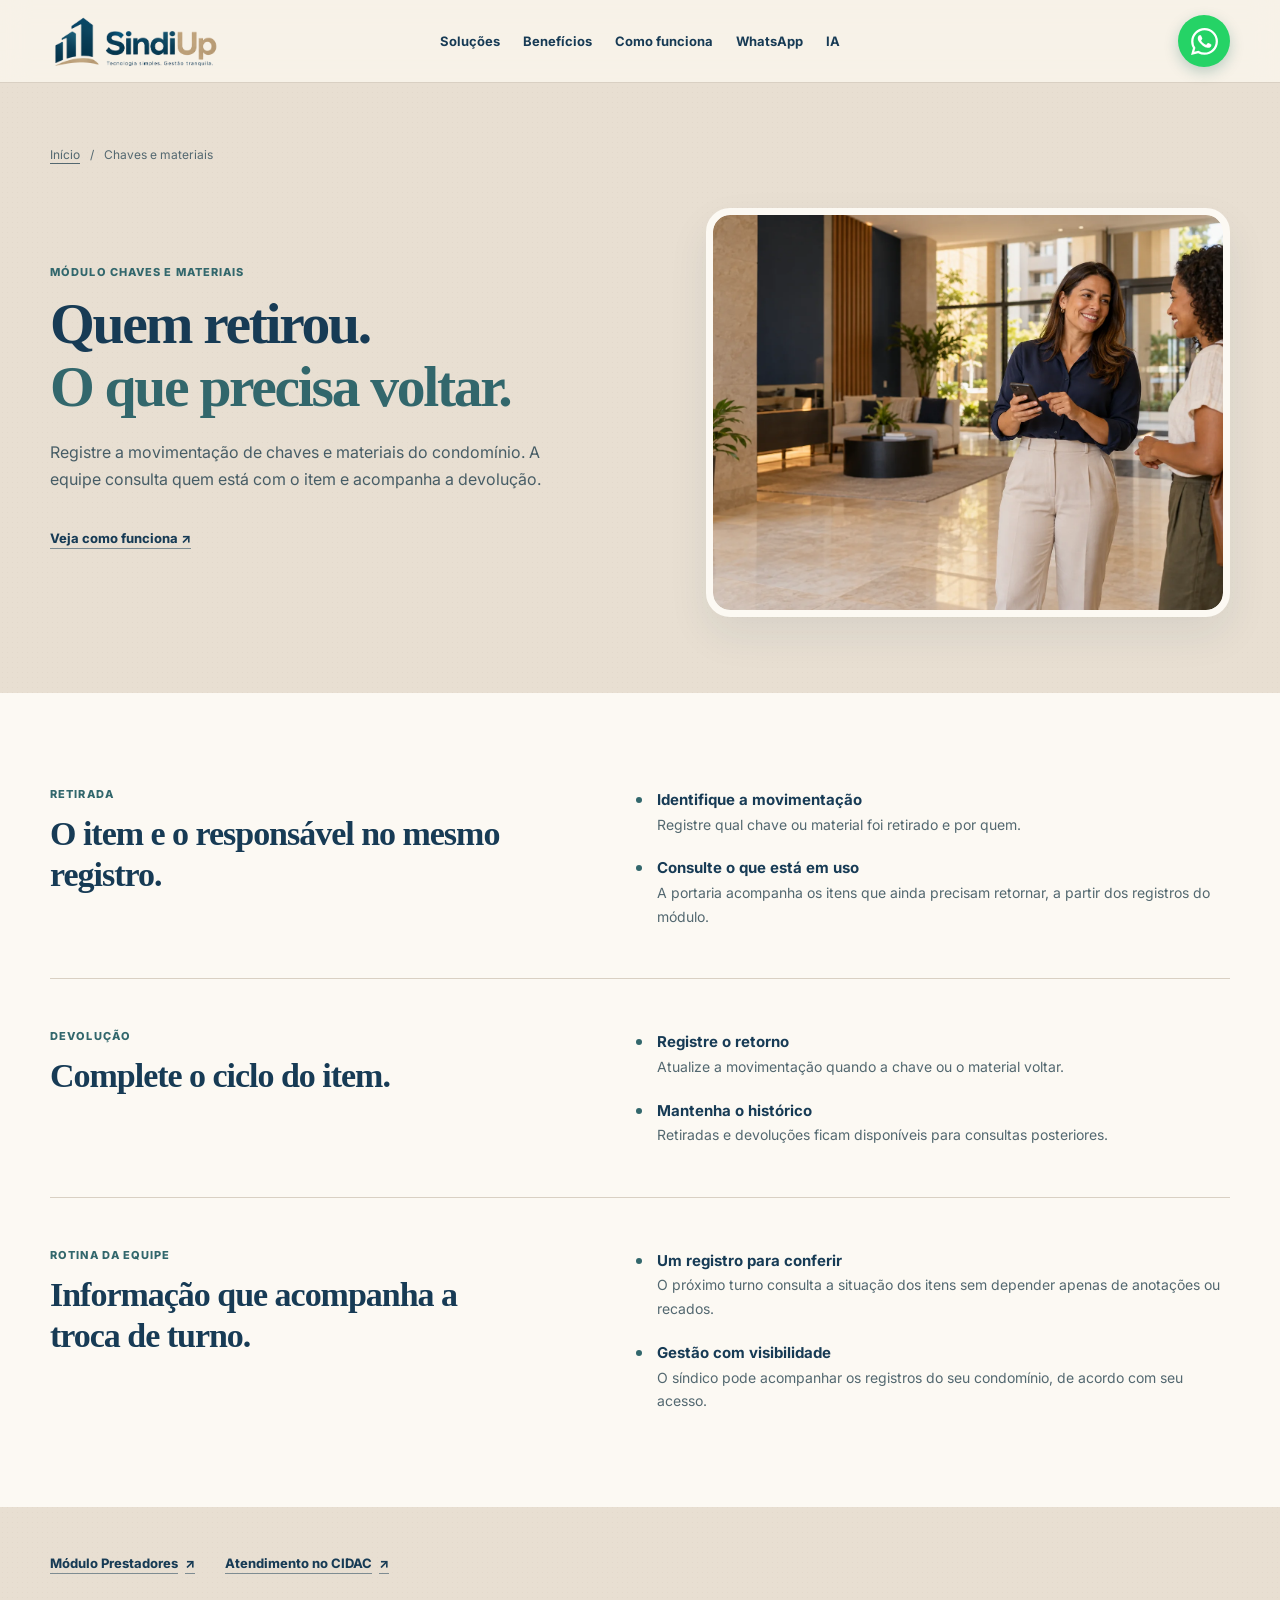
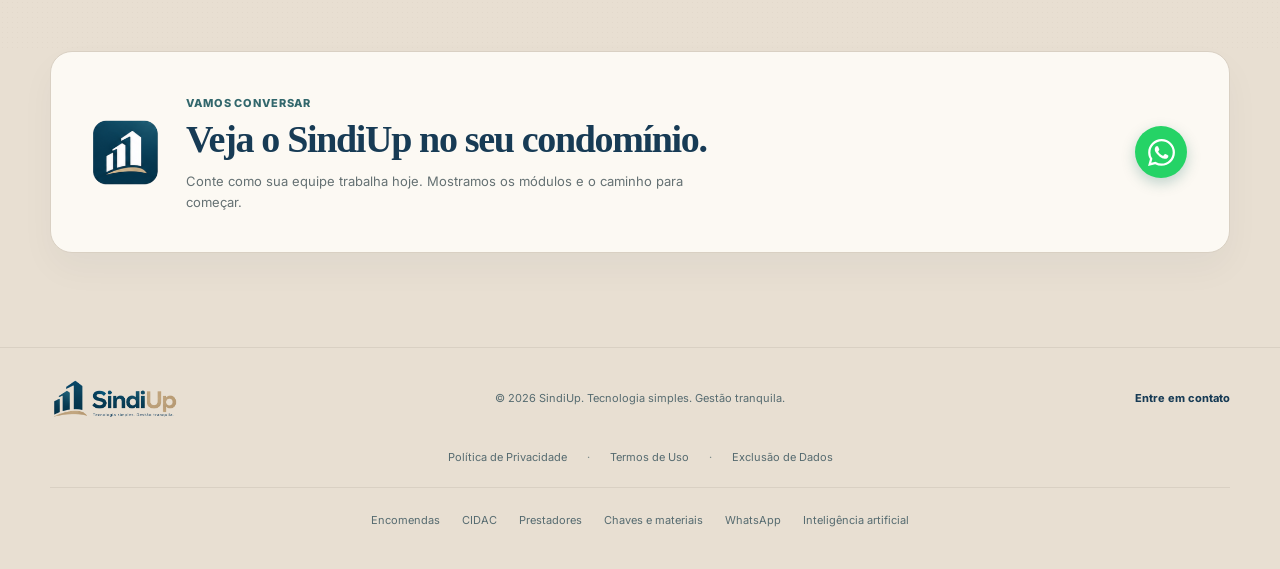
==== chaves-e-materiais.html @ db9a5af1 "feat(site): publicar evolução institucional aprovada do SindiUp" ====
<!doctype html>
<html lang="pt-BR">
<head>
  <meta charset="utf-8">
  <meta name="viewport" content="width=device-width, initial-scale=1">
  <title>Chaves e materiais: retiradas e devoluções | SindiUp</title>
  <meta name="description" content="Registre retiradas e devoluções de chaves e materiais no condomínio. Consulte quem retirou cada item e acompanhe o histórico no SindiUp.">
  <meta name="theme-color" content="#e8dfd2">
  <link rel="canonical" href="https://sindiup.com.br/chaves-e-materiais.html">

  <meta property="og:type" content="website">
  <meta property="og:locale" content="pt_BR">
  <meta property="og:site_name" content="SindiUp">
  <meta property="og:title" content="Chaves e materiais: retiradas e devoluções | SindiUp">
  <meta property="og:description" content="Registre retiradas e devoluções de chaves e materiais no condomínio. Consulte quem retirou cada item e acompanhe o histórico no SindiUp.">
  <meta property="og:url" content="https://sindiup.com.br/chaves-e-materiais.html">
  <meta property="og:image" content="https://sindiup.com.br/assets/og-image.png">
  <meta property="og:image:width" content="1200">
  <meta property="og:image:height" content="630">
  <meta name="twitter:card" content="summary_large_image">

  <link rel="icon" href="favicon.ico" sizes="48x48">
  <link rel="icon" type="image/png" sizes="32x32" href="assets/favicon-32.png">
  <link rel="apple-touch-icon" href="assets/apple-touch-icon.png">

  <link rel="preconnect" href="https://fonts.googleapis.com">
  <link rel="preconnect" href="https://fonts.gstatic.com" crossorigin>
  <link href="https://fonts.googleapis.com/css2?family=Inter:wght@400..800&display=swap" rel="stylesheet">
  <link rel="stylesheet" href="styles.css">
  <script defer src="/analytics-config.js"></script>
  <script defer src="/analytics.js"></script>

  <script type="application/ld+json">
  {
    "@context": "https://schema.org",
    "@type": "Organization",
    "name": "SindiUp",
    "url": "https://sindiup.com.br/",
    "logo": "https://sindiup.com.br/assets/sindiup-icon-256.png",
    "slogan": "Tecnologia simples. Gestão tranquila.",
    "description": "Plataforma para registrar e acompanhar encomendas, demandas dos moradores, prestadores, chaves e materiais no condomínio."
  }
  </script>
</head>
<body class="detail-page">
  <a class="skip-link" href="#conteudo">Pular para o conteúdo</a>
  <svg width="0" height="0" style="position:absolute" aria-hidden="true" focusable="false"><defs><symbol id="i-arrow-right" viewBox="0 0 24 24"><path d="M5 12h14"/><path d="m12 5 7 7-7 7"/></symbol><symbol id="i-building-2" viewBox="0 0 24 24"><path d="M6 22V4a2 2 0 0 1 2-2h8a2 2 0 0 1 2 2v18Z"/><path d="M6 12H4a2 2 0 0 0-2 2v6a2 2 0 0 0 2 2h2"/><path d="M18 9h2a2 2 0 0 1 2 2v9a2 2 0 0 1-2 2h-2"/><path d="M10 6h4"/><path d="M10 10h4"/><path d="M10 14h4"/><path d="M10 18h4"/></symbol><symbol id="i-check" viewBox="0 0 24 24"><path d="M20 6 9 17l-5-5"/></symbol><symbol id="i-clipboard-check" viewBox="0 0 24 24"><rect width="8" height="4" x="8" y="2" rx="1" ry="1"/><path d="M16 4h2a2 2 0 0 1 2 2v14a2 2 0 0 1-2 2H6a2 2 0 0 1-2-2V6a2 2 0 0 1 2-2h2"/><path d="m9 14 2 2 4-4"/></symbol><symbol id="i-key-round" viewBox="0 0 24 24"><path d="M2 18v3c0 .6.4 1 1 1h4v-3h3v-3h2l1.4-1.4a6.5 6.5 0 1 0-4-4Z"/><circle cx="16.5" cy="7.5" r=".5" fill="currentColor"/></symbol><symbol id="i-message-circle" viewBox="0 0 24 24"><path d="M7.9 20A9 9 0 1 0 4 16.1L2 22Z"/></symbol><symbol id="i-whatsapp" viewBox="0 0 24 24"><path d="M17.472 14.382c-.297-.149-1.758-.867-2.03-.967-.273-.099-.471-.148-.67.15-.197.297-.767.966-.94 1.164-.173.199-.347.223-.644.075-.297-.15-1.255-.463-2.39-1.475-.883-.788-1.48-1.761-1.653-2.059-.173-.297-.018-.458.13-.606.134-.133.298-.347.446-.52.149-.174.198-.298.298-.497.099-.198.05-.371-.025-.52-.075-.149-.669-1.612-.916-2.207-.242-.579-.487-.5-.669-.51-.173-.008-.371-.01-.57-.01-.198 0-.52.074-.792.372-.272.297-1.04 1.016-1.04 2.479 0 1.462 1.065 2.875 1.213 3.074.149.198 2.096 3.2 5.077 4.487.709.306 1.262.489 1.694.625.712.227 1.36.195 1.871.118.571-.085 1.758-.719 2.006-1.413.248-.694.248-1.289.173-1.413-.074-.124-.272-.198-.57-.347m-5.421 7.403h-.004a9.87 9.87 0 01-5.031-1.378l-.361-.214-3.741.982.998-3.648-.235-.374a9.86 9.86 0 01-1.51-5.26c.001-5.45 4.436-9.884 9.888-9.884 2.64 0 5.122 1.03 6.988 2.898a9.825 9.825 0 012.893 6.994c-.003 5.45-4.437 9.884-9.885 9.884m8.413-18.297A11.815 11.815 0 0012.05 0C5.495 0 .16 5.335.157 11.892c0 2.096.547 4.142 1.588 5.945L.057 24l6.305-1.654a11.882 11.882 0 005.683 1.448h.005c6.554 0 11.89-5.335 11.893-11.893a11.821 11.821 0 00-3.48-8.413Z"/></symbol><symbol id="i-message-square-text" viewBox="0 0 24 24"><path d="M21 15a2 2 0 0 1-2 2H7l-4 4V5a2 2 0 0 1 2-2h14a2 2 0 0 1 2 2z"/><path d="M13 8H7"/><path d="M17 12H7"/></symbol><symbol id="i-package-check" viewBox="0 0 24 24"><path d="m16 16 2 2 4-4"/><path d="M21 10V8a2 2 0 0 0-1-1.73l-7-4a2 2 0 0 0-2 0l-7 4A2 2 0 0 0 3 8v8a2 2 0 0 0 1 1.73l7 4a2 2 0 0 0 2 0l2-1.14"/><path d="m7.5 4.27 9 5.15"/><polyline points="3.29 7 12 12 20.71 7"/><line x1="12" x2="12" y1="22" y2="12"/></symbol><symbol id="i-shield-check" viewBox="0 0 24 24"><path d="M20 13c0 5-3.5 7.5-7.66 8.95a1 1 0 0 1-.67-.01C7.5 20.5 4 18 4 13V6a1 1 0 0 1 1-1c2 0 4.5-1.2 6.24-2.72a1.17 1.17 0 0 1 1.52 0C14.51 3.81 17 5 19 5a1 1 0 0 1 1 1z"/><path d="m9 12 2 2 4-4"/></symbol><symbol id="i-sparkles" viewBox="0 0 24 24"><path d="M9.937 15.5A2 2 0 0 0 8.5 14.063l-6.135-1.582a.5.5 0 0 1 0-.962L8.5 9.936A2 2 0 0 0 9.937 8.5l1.582-6.135a.5.5 0 0 1 .963 0L14.063 8.5A2 2 0 0 0 15.5 9.937l6.135 1.581a.5.5 0 0 1 0 .964L15.5 14.063a2 2 0 0 0-1.437 1.437l-1.582 6.135a.5.5 0 0 1-.963 0z"/><path d="M20 3v4"/><path d="M22 5h-4"/><path d="M4 17v2"/><path d="M5 18H3"/></symbol><symbol id="i-user-round-check" viewBox="0 0 24 24"><path d="M2 21a8 8 0 0 1 13.292-6"/><circle cx="10" cy="8" r="5"/><path d="m16 19 2 2 4-4"/></symbol></defs></svg>

  <header class="site-header">
    <div class="shell header-inner">
      <a class="brand-link" href="/#inicio" aria-label="SindiUp — início">
        <img src="assets/sindiup-brand-hd.png" alt="SindiUp" width="620" height="200">
      </a>

      <nav class="desktop-nav" aria-label="Navegação principal">
        <a href="/#solucoes">Soluções</a>
        <a href="/#beneficios">Benefícios</a>
        <a href="/#como-funciona">Como funciona</a>
        <a href="/#whatsapp">WhatsApp</a>
        <a href="/#inteligencia-artificial">IA</a>
      </nav>

      <details class="mobile-menu">
        <summary aria-label="Abrir menu de navegação"><span></span><span></span><span></span></summary>
        <nav aria-label="Navegação no celular">
          <a href="/#solucoes">Soluções</a>
          <a href="/#beneficios">Benefícios</a>
          <a href="/#como-funciona">Como funciona</a>
          <a href="/#whatsapp">WhatsApp</a>
          <a href="/#inteligencia-artificial">IA</a>
        </nav>
      </details>

      <a class="header-cta" aria-label="Falar no WhatsApp" href="https://wa.me/5513996556915?text=Ol%C3%A1%21%20Gostaria%20de%20saber%20mais%20sobre%20o%20SindiUp" target="_blank" rel="noopener noreferrer">
        <svg width="24" height="24" viewBox="0 0 24 24" fill="currentColor" aria-hidden="true"><use href="#i-whatsapp"/></svg>
        <span>Falar no WhatsApp</span>
      </a>
    </div>
  </header>

  <main id="conteudo">
    <section class="detail-hero">
      <div class="shell">
        <nav class="breadcrumbs" aria-label="Você está aqui"><a href="/">Início</a><span aria-hidden="true">/</span><span aria-current="page">Chaves e materiais</span></nav>
        <div class="detail-hero-grid">
          <div><span class="section-kicker">Módulo Chaves e materiais</span><h1>Quem retirou.<br><span>O que precisa voltar.</span></h1><p class="feature-lead">Registre a movimentação de chaves e materiais do condomínio. A equipe consulta quem está com o item e acompanha a devolução.</p><div class="feature-link"><a class="text-link" href="#detalhes">Veja como funciona <span aria-hidden="true">↗</span></a></div></div>
          <figure class="feature-photo"><img src="assets/condominio-gestao.webp" width="1600" height="1067" alt="Consulta de informações pelo celular no hall de um condomínio" fetchpriority="high"></figure>
        </div>
      </div>
    </section>
    <div class="detail-body section" id="detalhes"><div class="shell"><section class="detail-row"><div><span class="section-kicker">Retirada</span><h2>O item e o responsável no mesmo registro.</h2></div><div><ul class="detail-points"><li><strong>Identifique a movimentação</strong>Registre qual chave ou material foi retirado e por quem.</li><li><strong>Consulte o que está em uso</strong>A portaria acompanha os itens que ainda precisam retornar, a partir dos registros do módulo.</li></ul></div></section>
<section class="detail-row"><div><span class="section-kicker">Devolução</span><h2>Complete o ciclo do item.</h2></div><div><ul class="detail-points"><li><strong>Registre o retorno</strong>Atualize a movimentação quando a chave ou o material voltar.</li><li><strong>Mantenha o histórico</strong>Retiradas e devoluções ficam disponíveis para consultas posteriores.</li></ul></div></section>
<section class="detail-row"><div><span class="section-kicker">Rotina da equipe</span><h2>Informação que acompanha a troca de turno.</h2></div><div><ul class="detail-points"><li><strong>Um registro para conferir</strong>O próximo turno consulta a situação dos itens sem depender apenas de anotações ou recados.</li><li><strong>Gestão com visibilidade</strong>O síndico pode acompanhar os registros do seu condomínio, de acordo com seu acesso.</li></ul></div></section>
</div></div>
    <nav class="detail-related" aria-label="Continue conhecendo o SindiUp"><div class="shell"><a class="text-link" href="prestadores.html">Módulo Prestadores <span aria-hidden="true">↗</span></a><a class="text-link" href="cidac.html">Atendimento no CIDAC <span aria-hidden="true">↗</span></a></div></nav>
    <section class="final-cta section">
      <div class="shell cta-card">
        <div class="cta-brandmark">
          <img loading="lazy" decoding="async" src="assets/sindiup-icon-256.png" alt="" width="256" height="256">
        </div>
        <div class="cta-copy">
          <span>Vamos conversar</span>
          <h2>Veja o SindiUp no seu condomínio.</h2>
          <p>Conte como sua equipe trabalha hoje. Mostramos os módulos e o caminho para começar.</p>
        </div>
        <a class="button button-whatsapp" aria-label="Conversar pelo WhatsApp" href="https://wa.me/5513996556915?text=Ol%C3%A1%21%20Gostaria%20de%20saber%20mais%20sobre%20o%20SindiUp" target="_blank" rel="noopener noreferrer">
          <svg width="24" height="24" viewBox="0 0 24 24" fill="currentColor" aria-hidden="true"><use href="#i-whatsapp"/></svg>
          Conversar pelo WhatsApp
        </a>
      </div>
    </section>

  </main>
  <footer>
    <div class="shell footer-inner">
      <img loading="lazy" decoding="async" src="assets/sindiup-brand-hd.png" alt="SindiUp" width="620" height="200">
      <p>© 2026 SindiUp. Tecnologia simples. Gestão tranquila.</p>
      <a href="https://wa.me/5513996556915?text=Ol%C3%A1%21%20Gostaria%20de%20saber%20mais%20sobre%20o%20SindiUp" target="_blank" rel="noopener noreferrer">Entre em contato</a>
    </div>
    <nav class="shell footer-legal" aria-label="Informações legais">
      <a href="/politica-de-privacidade">Política de Privacidade</a>
      <a href="/termos-de-uso">Termos de Uso</a>
      <a href="/exclusao-de-dados">Exclusão de Dados</a>
    </nav>
    <nav class="shell footer-solutions" aria-label="Conheça o SindiUp">
      <a href="encomendas.html">Encomendas</a><a href="cidac.html">CIDAC</a><a href="prestadores.html">Prestadores</a><a href="chaves-e-materiais.html">Chaves e materiais</a><a href="whatsapp.html">WhatsApp</a><a href="inteligencia-artificial.html">Inteligência artificial</a>
    </nav>
  </footer>

  <a class="floating-whatsapp" href="https://wa.me/5513996556915?text=Ol%C3%A1%21%20Gostaria%20de%20saber%20mais%20sobre%20o%20SindiUp" target="_blank" rel="noopener noreferrer" aria-label="Falar com o SindiUp pelo WhatsApp">
    <svg width="24" height="24" viewBox="0 0 24 24" fill="currentColor" aria-hidden="true"><use href="#i-whatsapp"/></svg>
  </a>
  <script>
    document.querySelectorAll('.mobile-menu nav a').forEach(link => link.addEventListener('click', () => {
      document.querySelector('.mobile-menu').open = false;
    }));
  </script>
</body>
</html>
---- styles.css ----
:root {
  --navy: #173b55;
  --navy-deep: #102e43;
  --sand: #e8dfd2;
  --cream: #fcf9f3;
  --line: #d9d0c3;
  --ink: #173b55;
  --muted: #657173;
  --green: #32676c;
  --gold: #dac4a2;
  font-family: Inter, ui-sans-serif, system-ui, -apple-system, 'Segoe UI', sans-serif;
  color: var(--ink);
}
* { box-sizing: border-box; }
html { scroll-behavior: smooth; scroll-padding-top: 86px; }
body { margin: 0; background-color: var(--sand); background-image: radial-gradient(#7456340a .6px, transparent .6px); background-size: 5px 5px; }
a { color: inherit; text-decoration: none; }
svg { stroke-linecap: round; stroke-linejoin: round; }
img { display: block; max-width: 100%; }
.shell { width: min(100% - 64px, 1180px); margin-inline: auto; }
.site-header { position: sticky; top: 0; z-index: 50; border-bottom: 1px solid var(--line); background: rgba(248, 243, 233, .96); backdrop-filter: blur(14px); }
.header-inner { min-height: 82px; display: grid; grid-template-columns: 1fr auto 1fr; align-items: center; gap: 24px; }
.brand-link { width: 174px; display: block; }
.brand-link img { width: 100%; height: auto; }
.desktop-nav { display: flex; align-items: center; gap: 31px; color: var(--navy); font-size: 13px; font-weight: 700; }
.desktop-nav a, .mobile-menu a { transition: color .15s; }
.desktop-nav a:hover, .mobile-menu a:hover { color: var(--green); }
.header-cta { justify-self: end; display: inline-flex; align-items: center; justify-content: center; gap: 9px; min-height: 43px; padding: 0 17px; border-radius: 11px; background: var(--navy); color: white; font-size: 12px; font-weight: 750; box-shadow: 0 4px 0 var(--navy-deep); }
.header-cta:hover, .button-primary:hover { background: var(--navy-deep); }
.mobile-menu { display: none; }
.hero { padding: 84px 0 94px; }
.hero-grid { display: grid; grid-template-columns: .95fr 1.05fr; align-items: center; gap: 60px; }
.eyebrow { display: inline-flex; align-items: center; gap: 8px; margin-bottom: 27px; color: var(--green); font-size: 11px; font-weight: 800; letter-spacing: .09em; text-transform: uppercase; }
.hero h1 { max-width: 620px; margin: 0; font-family: Georgia, 'Times New Roman', serif; font-weight: 700; font-size: clamp(46px, 5vw, 70px); line-height: 1.08; letter-spacing: -.045em; }
.hero h1 span { color: var(--green); }
.hero-lead { max-width: 525px; margin: 25px 0 0; color: #475d66; font-size: 17px; line-height: 1.7; }
.hero-actions { display: flex; align-items: center; flex-wrap: wrap; gap: 23px; margin-top: 32px; }
.button { display: inline-flex; justify-content: center; align-items: center; gap: 9px; min-height: 49px; padding: 0 20px; border-radius: 12px; font-size: 13px; font-weight: 750; text-align: center; transition: background .15s, transform .15s; }
.button:hover, .header-cta:hover { transform: translateY(-2px); }
.button-primary { background: var(--navy); border: 1px solid var(--navy); color: white; box-shadow: 0 4px 0 var(--navy-deep), 0 8px 16px #173b5510; }
.text-link { color: var(--navy); font-size: 13px; font-weight: 750; text-decoration: underline; text-underline-offset: 5px; text-decoration-color: #173b5580; }
.hero-points { display: flex; flex-wrap: wrap; gap: 11px 20px; margin-top: 33px; color: #536870; font-size: 12px; font-weight: 650; }
.hero-points span { display: inline-flex; align-items: center; gap: 6px; }
.hero-points svg { color: var(--green); }
.hero-visual { position: relative; margin: 0; border: 7px solid var(--cream); border-radius: 24px; background: var(--cream); box-shadow: 0 22px 50px #173b5520; }
.hero-visual > img { width: 100%; height: 515px; border-radius: 17px; object-fit: cover; object-position: 62% center; }
.hero-visual figcaption { position: absolute; left: -22px; bottom: 22px; display: flex; align-items: center; gap: 10px; max-width: calc(100% - 20px); padding: 11px 15px 11px 10px; border: 1px solid var(--line); border-radius: 14px; background: var(--cream); box-shadow: 0 12px 28px #102e4325; }
.hero-visual figcaption img { width: 40px; height: 40px; object-fit: contain; }
.hero-visual figcaption span { display: grid; gap: 3px; }
.hero-visual figcaption strong { font-size: 12px; }
.hero-visual figcaption small { color: var(--muted); font-size: 10px; }
.section { padding: 94px 0; }
.section-heading { max-width: 700px; margin-bottom: 38px; }
.section-heading.centered { margin-inline: auto; text-align: center; }
.section-kicker { display: block; margin-bottom: 13px; color: var(--green); font-size: 11px; font-weight: 800; letter-spacing: .1em; text-transform: uppercase; }
.section-heading h2, .benefits-copy h2, .cta-copy h2 { margin: 0; font-family: Georgia, 'Times New Roman', serif; font-size: clamp(34px, 3.7vw, 48px); line-height: 1.16; letter-spacing: -.035em; }
.section-heading p { max-width: 620px; margin: 15px auto 0; color: var(--muted); font-size: 15px; line-height: 1.65; }
.solutions { background: var(--cream); }
.module-grid { display: grid; grid-template-columns: repeat(4, minmax(0, 1fr)); gap: 14px; }
.module-card { position: relative; min-height: 250px; padding: 24px; border: 1px solid var(--line); border-radius: 17px; background: #fffdf8; box-shadow: 0 5px 14px #263d4707; transition: border-color .18s, transform .18s, box-shadow .18s; }
.module-card:hover { border-color: #547b86; box-shadow: 0 9px 22px #263d4711; transform: translateY(-3px); }
.module-icon { width: 47px; height: 47px; display: grid; place-items: center; border-radius: 12px; background: #eae2d6; color: var(--navy); }
.module-icon.green { background: #e3eeea; color: var(--green); }
.module-icon.gold { background: #efe4d2; }
.module-icon.orange { background: #f0e8dc; }
.module-number { position: absolute; top: 27px; right: 25px; color: #85928d; font-size: 11px; font-weight: 800; }
.module-card h3 { margin: 31px 0 9px; font-size: 18px; letter-spacing: -.025em; }
.module-fullname { display: block; margin: -3px 0 8px; color: var(--green); font-size: 9px; font-weight: 800; line-height: 1.4; text-transform: uppercase; letter-spacing: .045em; }
.module-card p { margin: 0; color: var(--muted); font-size: 13px; line-height: 1.6; }
.benefits { background: var(--navy); color: white; }
.benefits-grid { display: grid; grid-template-columns: 1.1fr .9fr; align-items: center; gap: 88px; }
.section-kicker.light { color: var(--gold); }
.benefits-copy h2 { max-width: 600px; color: white; }
.benefits-intro { max-width: 600px; margin: 20px 0 30px; color: #dfebeb; font-size: 15px; line-height: 1.7; }
.benefit-list { display: grid; gap: 20px; }
.benefit-item { display: grid; grid-template-columns: auto 1fr; align-items: start; gap: 14px; }
.benefit-icon { width: 40px; height: 40px; display: grid; place-items: center; border: 1px solid #ffffff2b; border-radius: 11px; color: var(--gold); background: #ffffff12; }
.benefit-item h3 { margin: 1px 0 5px; font-size: 15px; }
.benefit-item p { max-width: 480px; margin: 0; color: #ccdadd; font-size: 12.5px; line-height: 1.55; }
.benefits-photo { position: relative; margin: 0; border-radius: 20px; overflow: hidden; background: var(--cream); box-shadow: 0 24px 50px #081e2a50; }
.benefits-photo img { width: 100%; height: 530px; object-fit: cover; object-position: center 40%; }
.benefits-photo figcaption { position: absolute; right: 0; bottom: 0; left: 0; padding: 44px 22px 19px; background: linear-gradient(transparent, #102e43cb); color: white; font-family: Georgia, serif; font-size: 20px; }
.how { background-color: var(--sand); background-image: radial-gradient(#7456340a .6px, transparent .6px); background-size: 5px 5px; }
.steps-grid { display: grid; grid-template-columns: repeat(3, minmax(0, 1fr)); gap: 15px; }
.step-card { min-height: 205px; padding: 25px; border: 1px solid var(--line); border-radius: 18px; background: var(--cream); box-shadow: 0 8px 24px #203d4d0a; }
.step-card > span { display: grid; place-items: center; width: 34px; height: 34px; border-radius: 9px; background: var(--navy); color: white; font-size: 12px; font-weight: 800; }
.step-card h3 { margin: 22px 0 8px; font-size: 17px; }
.step-card p { margin: 0; color: var(--muted); font-size: 13px; line-height: 1.6; }
.final-cta { padding-top: 0; background: var(--sand); }
.cta-card { display: grid; grid-template-columns: auto 1fr auto; align-items: center; gap: 25px; padding: 39px 42px; border: 1px solid var(--line); border-radius: 22px; background: var(--cream); box-shadow: 0 16px 35px #203d4d0a; }
.cta-brandmark { width: 68px; height: 68px; flex: none; }
.cta-brandmark img { width: 100%; height: 100%; object-fit: contain; }
.cta-copy > span { color: var(--green); font-size: 11px; font-weight: 800; letter-spacing: .08em; text-transform: uppercase; }
.cta-copy h2 { margin-top: 6px; font-size: clamp(29px, 3vw, 38px); }
.cta-copy p { max-width: 520px; margin: 10px 0 0; color: var(--muted); font-size: 13px; line-height: 1.6; }
.button-whatsapp { background: var(--navy); color: white; box-shadow: 0 4px 0 var(--navy-deep); white-space: nowrap; }
.button-whatsapp:hover { background: var(--navy-deep); }
footer { padding: 29px 0; border-top: 1px solid var(--line); background: var(--sand); }
.footer-inner { display: grid; grid-template-columns: 1fr auto 1fr; align-items: center; gap: 20px; color: #566b70; font-size: 11px; }
.footer-inner img { width: 132px; height: auto; }
.footer-inner p { margin: 0; text-align: center; }
.footer-inner a { justify-self: end; color: var(--navy); font-weight: 750; }
.floating-whatsapp { display: none; position: fixed; right: 18px; bottom: 18px; z-index: 45; width: 51px; height: 51px; place-items: center; border-radius: 50%; background: var(--navy); color: white; box-shadow: 0 5px 0 var(--navy-deep), 0 10px 22px #102e4340; }
.skip-link { position: absolute; top: -80px; left: 16px; z-index: 100; padding: 11px 16px; border-radius: 9px; background: var(--navy); color: white; font-size: 13px; font-weight: 700; }
.skip-link:focus { top: 12px; }
:focus-visible { outline: 3px solid #5686a0; outline-offset: 3px; }
@media (max-width: 1050px) {
  .hero-grid { gap: 34px; }
  .module-grid { grid-template-columns: repeat(2, minmax(0, 1fr)); }
  .module-card { min-height: 215px; }
  .benefits-grid { gap: 42px; }
  .cta-card { grid-template-columns: auto 1fr; }
  .button-whatsapp { grid-column: 2; justify-self: start; }
}
@media (max-width: 820px) {
  .shell { width: min(100% - 36px, 680px); }
  .header-inner { grid-template-columns: 1fr auto auto; gap: 13px; min-height: 68px; }
  .brand-link { width: 143px; }
  .desktop-nav { display: none; }
  .mobile-menu { display: block; position: relative; grid-column: 2; grid-row: 1; }
  .mobile-menu summary { display: flex; flex-direction: column; justify-content: center; gap: 4px; width: 43px; height: 43px; padding: 0 12px; border: 1px solid var(--line); border-radius: 11px; background: var(--cream); cursor: pointer; list-style: none; }
  .mobile-menu summary::-webkit-details-marker { display: none; }
  .mobile-menu summary span { display: block; height: 2px; width: 19px; border-radius: 2px; background: var(--navy); }
  .mobile-menu nav { position: absolute; top: 51px; right: 0; width: 210px; display: grid; padding: 8px; border: 1px solid var(--line); border-radius: 12px; background: var(--cream); box-shadow: 0 12px 28px #102e4329; }
  .mobile-menu nav a { padding: 12px; border-radius: 7px; font-size: 13px; font-weight: 700; }
  .mobile-menu nav a:hover { background: #eae2d6; }
  .header-cta { grid-column: 3; grid-row: 1; }
  .hero { padding: 58px 0 75px; }
  .hero-grid { grid-template-columns: 1fr; gap: 48px; }
  .hero-copy { max-width: 620px; }
  .hero-visual > img { height: 450px; }
  .section { padding: 74px 0; }
  .benefits-grid { grid-template-columns: 1fr; gap: 38px; }
  .benefits-photo { max-width: 470px; }
  .benefits-photo img { height: 410px; }
  .steps-grid { grid-template-columns: 1fr; }
  .step-card { min-height: auto; }
  .cta-card { padding: 32px; }
}
@media (max-width: 560px) {
  html { scroll-padding-top: 72px; }
  .shell { width: min(100% - 28px, 520px); }
  .header-inner { gap: 8px; min-height: 63px; }
  .brand-link { width: 125px; }
  .header-cta { width: 42px; height: 42px; min-height: 0; padding: 0; font-size: 0; }
  .header-cta span { display: none; }
  .header-cta svg { width: 20px; height: 20px; }
  .hero { padding: 45px 0 65px; }
  .eyebrow { margin-bottom: 18px; font-size: 10px; }
  .hero h1 { font-size: clamp(41px, 11vw, 55px); }
  .hero-lead { margin-top: 19px; font-size: 15px; line-height: 1.62; }
  .hero-actions { gap: 17px; margin-top: 25px; }
  .button-primary { width: 100%; }
  .hero-points { margin-top: 25px; font-size: 11px; }
  .hero-visual { border-width: 5px; border-radius: 17px; }
  .hero-visual > img { height: 350px; border-radius: 12px; object-position: 62% center; }
  .hero-visual figcaption { left: 8px; bottom: 8px; max-width: calc(100% - 16px); }
  .hero-visual figcaption img { width: 34px; height: 34px; }
  .section { padding: 65px 0; }
  .section-heading { margin-bottom: 29px; }
  .section-heading h2, .benefits-copy h2 { font-size: 34px; }
  .section-heading p, .benefits-intro { font-size: 14px; }
  .module-grid { grid-template-columns: 1fr; }
  .module-card { min-height: 185px; padding: 21px; }
  .module-card h3 { margin-top: 21px; }
  .benefits-photo img { height: 380px; }
  .cta-card { grid-template-columns: 1fr; justify-items: start; gap: 16px; padding: 26px; }
  .button-whatsapp { grid-column: 1; white-space: normal; }
  .footer-inner { grid-template-columns: 1fr; justify-items: center; text-align: center; }
  .footer-inner a { justify-self: center; }
  .floating-whatsapp { display: grid; }
  footer { padding-bottom: 90px; }
}
@media (max-width: 370px) {
  .brand-link { width: 112px; }
  .hero h1 { font-size: 40px; }
  .hero-visual > img { height: 300px; }
}
@media (prefers-reduced-motion: reduce) {
  html { scroll-behavior: auto; }
  *, *::before, *::after { transition: none !important; }
}

/* Somente os botões de contato usam o símbolo e as cores do WhatsApp. */
.header-cta, .button-primary, .button-whatsapp, .floating-whatsapp {
  width: 52px;
  height: 52px;
  min-width: 52px;
  min-height: 52px;
  padding: 0;
  gap: 0;
  border: 0;
  border-radius: 50%;
  background: #25d366;
  color: #fff;
  box-shadow: 0 5px 14px #075e5440;
  font-size: 0;
  line-height: 0;
  flex: none;
}
.header-cta span { display: none; }
.header-cta svg, .button-primary svg, .button-whatsapp svg, .floating-whatsapp svg {
  width: 27px;
  height: 27px;
  fill: currentColor;
  stroke: none;
  flex: none;
}
.header-cta:hover, .button-primary:hover, .button-whatsapp:hover, .floating-whatsapp:hover {
  background: #1ebe5d;
}
@media (max-width: 560px) {
  .hero-actions { display: grid; justify-items: start; }
}


/* Links legais discretos, apenas no rodapé. */
.footer-legal { display: flex; flex-wrap: wrap; justify-content: center; align-items: center; gap: 0 20px; margin-top: 18px; color: #566b70; font-size: 11px; line-height: 1.5; }
.footer-legal a { display: inline-flex; align-items: center; min-height: 40px; padding: 4px 0; }
.footer-legal a + a::before { content: "·"; margin-right: 20px; color: #7b8988; }
.footer-legal a:hover { color: var(--navy); text-decoration: underline; text-underline-offset: 4px; }
@media (max-width: 560px) {
  .footer-legal { column-gap: 16px; margin-top: 14px; }
  .footer-legal a + a::before { display: none; }
}

/* Ampliação institucional: a mesma paleta, tipografia e ritmo do site. */
.desktop-nav { gap: 23px; }
.module-card { display: flex; flex-direction: column; }
.module-link { display: inline-flex; align-items: center; justify-content: space-between; gap: 8px; min-height: 44px; margin-top: auto; padding-top: 14px; color: var(--navy); font-size: 12px; font-weight: 750; }
.module-link:hover { text-decoration: underline; text-underline-offset: 4px; }
.module-link span { font-size: 18px; }
.module-card p { margin-bottom: 12px; }
.feature-grid { display: grid; grid-template-columns: 1fr 1fr; gap: 76px; align-items: center; }
.feature-photo { margin: 0; border: 7px solid var(--cream); border-radius: 24px; background: var(--cream); box-shadow: 0 18px 40px #173b5514; overflow: hidden; }
.feature-photo img { width: 100%; height: 500px; object-fit: cover; object-position: 37% center; border-radius: 17px; }
.feature-copy h2, .faq-heading h2 { margin: 0; font-family: Georgia, 'Times New Roman', serif; font-size: clamp(34px, 3.6vw, 47px); line-height: 1.16; letter-spacing: -.035em; }
.feature-lead { max-width: 540px; margin: 20px 0 0; color: #475d66; font-size: 15px; line-height: 1.7; }
.feature-list { display: grid; gap: 22px; margin-top: 29px; }
.feature-list > div { display: grid; grid-template-columns: 30px 1fr; gap: 14px; }
.feature-mark { padding-top: 3px; color: var(--green); font-size: 12px; font-weight: 800; }
.feature-list h3 { margin: 0 0 6px; font-size: 15px; }
.feature-list p { margin: 0; color: var(--muted); font-size: 13px; line-height: 1.6; }
.feature-link { display: inline-flex; align-items: center; gap: 9px; min-height: 44px; margin-top: 23px; }
.ai-feature { background: var(--cream); }
.ai-grid { display: grid; grid-template-columns: 1fr 1fr; gap: 100px; align-items: start; }
.ai-use-list { display: grid; gap: 30px; }
.ai-use-list article + article { padding-top: 30px; border-top: 1px solid var(--line); }
.ai-use-list .section-kicker { margin-bottom: 10px; }
.ai-use-list h3 { margin: 0 0 12px; font-family: Georgia, 'Times New Roman', serif; font-size: 27px; line-height: 1.2; letter-spacing: -.02em; }
.ai-use-list p { margin: 0 0 8px; color: var(--muted); font-size: 14px; line-height: 1.7; }
.ai-use-list .text-link { display: inline-flex; align-items: center; gap: 8px; min-height: 44px; }
.home-faq { display: grid; grid-template-columns: .8fr 1.2fr; gap: 76px; margin-top: 74px; }
.faq-heading h2 { font-size: 35px; }
.faq-list { border-top: 1px solid var(--line); }
.faq-list details { border-bottom: 1px solid var(--line); }
.faq-list summary { position: relative; padding: 19px 35px 19px 0; font-size: 14px; font-weight: 700; line-height: 1.5; list-style: none; cursor: pointer; }
.faq-list summary::-webkit-details-marker { display: none; }
.faq-list summary::after { content: '+'; position: absolute; right: 2px; top: 16px; color: var(--green); font-size: 23px; font-weight: 400; }
.faq-list details[open] summary::after { content: '−'; }
.faq-list details p { margin: 0; padding: 0 25px 20px 0; color: #536870; font-size: 13px; line-height: 1.7; }
.footer-solutions { display: flex; flex-wrap: wrap; justify-content: center; gap: 0 22px; margin-top: 10px; padding-top: 12px; border-top: 1px solid var(--line); color: #566b70; font-size: 11px; }
.footer-solutions a { display: inline-flex; align-items: center; min-height: 40px; }
.footer-solutions a:hover { color: var(--navy); text-decoration: underline; text-underline-offset: 4px; }

/* Páginas de apoio, sem novas dependências ou alterações no aplicativo. */
.detail-hero { padding: 55px 0 76px; }
.breadcrumbs { display: flex; flex-wrap: wrap; align-items: center; gap: 10px; margin-bottom: 38px; color: #536870; font-size: 12px; }
.breadcrumbs a { display: inline-flex; align-items: center; min-height: 32px; text-decoration: underline; text-underline-offset: 4px; }
.detail-hero-grid { display: grid; grid-template-columns: 1.05fr .95fr; gap: 76px; align-items: center; }
.detail-hero h1 { max-width: 660px; margin: 0; font-family: Georgia, 'Times New Roman', serif; font-size: clamp(43px, 4.5vw, 62px); line-height: 1.1; letter-spacing: -.04em; }
.detail-hero h1 span { color: var(--green); }
.detail-hero .feature-lead { font-size: 16px; }
.detail-hero .feature-photo img { height: 395px; }
.detail-body { background: var(--cream); }
.detail-row { display: grid; grid-template-columns: .9fr 1.1fr; gap: 100px; padding: 50px 0; border-bottom: 1px solid var(--line); }
.detail-row:first-child { padding-top: 0; }
.detail-row:last-child { padding-bottom: 0; border: 0; }
.detail-row h2 { max-width: 480px; margin: 0; font-family: Georgia, 'Times New Roman', serif; font-size: 34px; line-height: 1.2; letter-spacing: -.03em; }
.detail-row p { margin: 0 0 18px; color: #536870; font-size: 15px; line-height: 1.7; }
.detail-points { display: grid; gap: 19px; margin: 0; padding: 0; list-style: none; }
.detail-points li { position: relative; padding-left: 21px; color: #536870; font-size: 14px; line-height: 1.7; }
.detail-points li::before { content: ''; position: absolute; left: 0; top: 10px; width: 6px; height: 6px; border-radius: 50%; background: var(--green); }
.detail-points strong { display: block; color: var(--navy); font-size: 15px; }
.detail-note { margin-top: 22px !important; font-size: 13px !important; }
.detail-related { padding: 34px 0 66px; }
.detail-related .shell { display: flex; flex-wrap: wrap; align-items: center; gap: 12px 30px; }
.detail-related .text-link { display: inline-flex; min-height: 44px; align-items: center; gap: 7px; }
.detail-page .final-cta { padding-top: 0; }
.detail-page .cta-copy h2 { max-width: 850px; }
@media (max-width: 1050px) {
  .desktop-nav { gap: 17px; }
  .feature-grid, .detail-hero-grid { gap: 42px; }
  .ai-grid, .detail-row { gap: 52px; }
}
@media (max-width: 820px) {
  .feature-grid, .ai-grid, .home-faq, .detail-hero-grid, .detail-row { grid-template-columns: 1fr; gap: 36px; }
  .feature-photo { max-width: 680px; }
  .feature-photo img { height: 410px; }
  .parcel-feature .feature-copy { grid-row: 1; }
  .home-faq { margin-top: 56px; }
  .detail-hero { padding: 28px 0 65px; }
  .breadcrumbs { margin-bottom: 25px; }
  .detail-row { padding: 40px 0; gap: 23px; }
  .detail-related { padding-bottom: 50px; }
}
@media (max-width: 560px) {
  .module-link { padding-top: 10px; }
  .feature-copy h2 { font-size: 34px; }
  .feature-lead { margin-top: 17px; font-size: 14px; }
  .feature-grid, .ai-grid { gap: 32px; }
  .feature-photo { border-width: 5px; border-radius: 17px; }
  .feature-photo img { height: 340px; border-radius: 12px; object-position: 32% center; }
  .feature-list { gap: 20px; }
  .ai-use-list { gap: 24px; }
  .ai-use-list article + article { padding-top: 24px; }
  .ai-use-list h3 { font-size: 25px; }
  .faq-heading h2 { font-size: 31px; }
  .home-faq { gap: 25px; margin-top: 45px; }
  .detail-hero h1 { font-size: clamp(37px, 10vw, 49px); }
  .detail-hero .feature-lead { font-size: 15px; }
  .detail-hero .feature-photo img { height: 310px; }
  .detail-row h2 { font-size: 29px; }
  .detail-row p { font-size: 14px; }
  .detail-related .shell { gap: 4px 22px; }
}

/* Comparações dos módulos: imagens compartilhadas e sem scripts adicionais. */
.workflow-comparison { padding-top: 74px; padding-bottom: 0; background: var(--cream); }
.workflow-comparison .section-heading { max-width: 850px; margin-bottom: 29px; }
.workflow-comparison .section-heading h2 { font-size: clamp(32px, 3.2vw, 42px); }
.comparison-grid { display: grid; grid-template-columns: repeat(2, minmax(0, 1fr)); gap: 24px; }
.comparison-panel { margin: 0; min-width: 0; }
.comparison-label { display: block; margin-bottom: 13px; color: #536870; font-size: 12px; font-weight: 750; }
.comparison-after .comparison-label { color: var(--green); }
.comparison-photo { aspect-ratio: 3 / 2; overflow: hidden; border-radius: 18px; background: var(--sand); }
.comparison-photo img { display: block; width: 200%; max-width: none; height: 100%; object-fit: cover; }
.comparison-after .comparison-photo img { transform: translateX(-50%); }
.comparison-panel figcaption { padding: 17px 0 0; }
.comparison-panel figcaption strong { display: block; color: var(--navy); font-size: 15px; line-height: 1.45; }
.comparison-panel figcaption p { max-width: 535px; margin: 7px 0 0; color: var(--muted); font-size: 13px; line-height: 1.7; }
.comparison-note { margin: 20px 0 0; color: var(--muted); font-size: 11px; line-height: 1.6; }
@media (max-width: 820px) {
  .workflow-comparison { padding-top: 58px; }
  .comparison-grid { gap: 20px; }
}
@media (max-width: 680px) {
  .comparison-grid { grid-template-columns: 1fr; gap: 30px; }
  .comparison-photo { border-radius: 14px; }
  .comparison-panel figcaption { padding-top: 14px; }
  .comparison-panel figcaption p { max-width: none; }
}
@media (max-width: 560px) {
  .detail-page:has(.workflow-comparison) .detail-hero h1 { overflow-wrap: anywhere; }
}
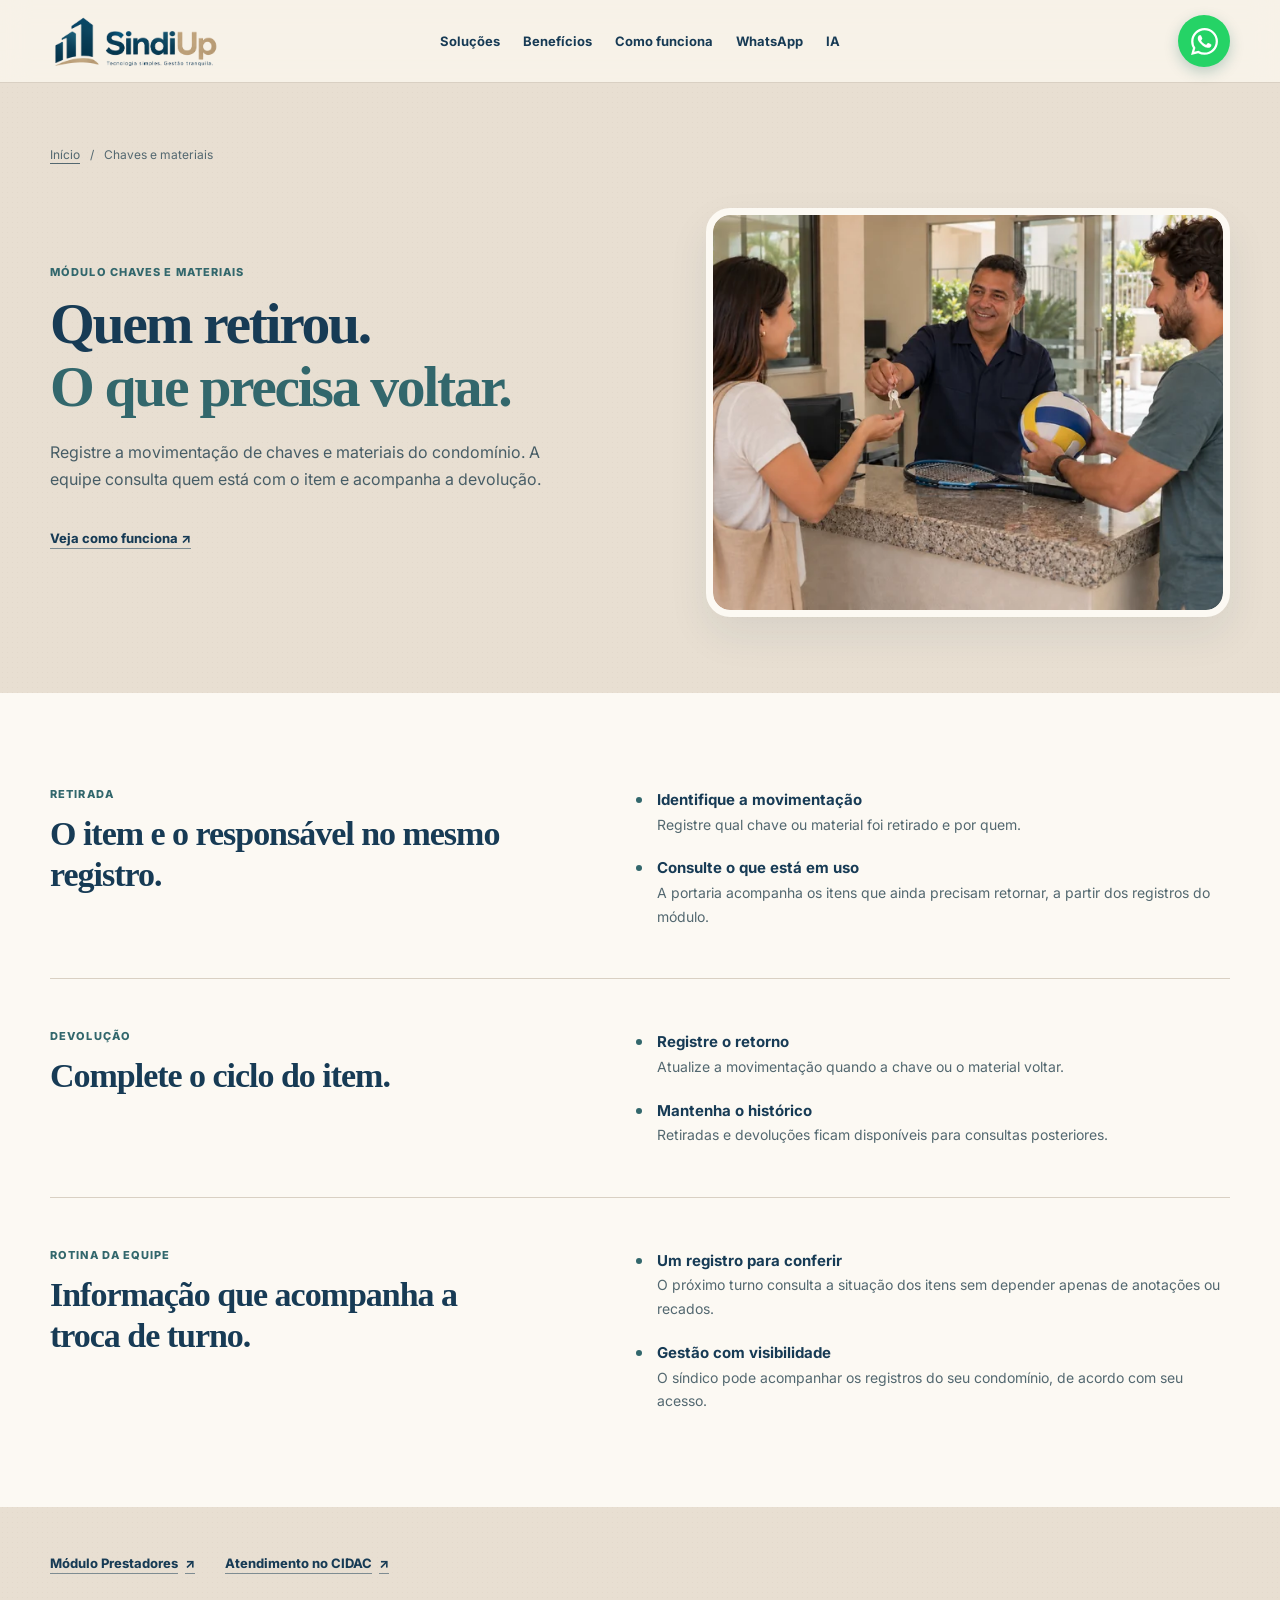
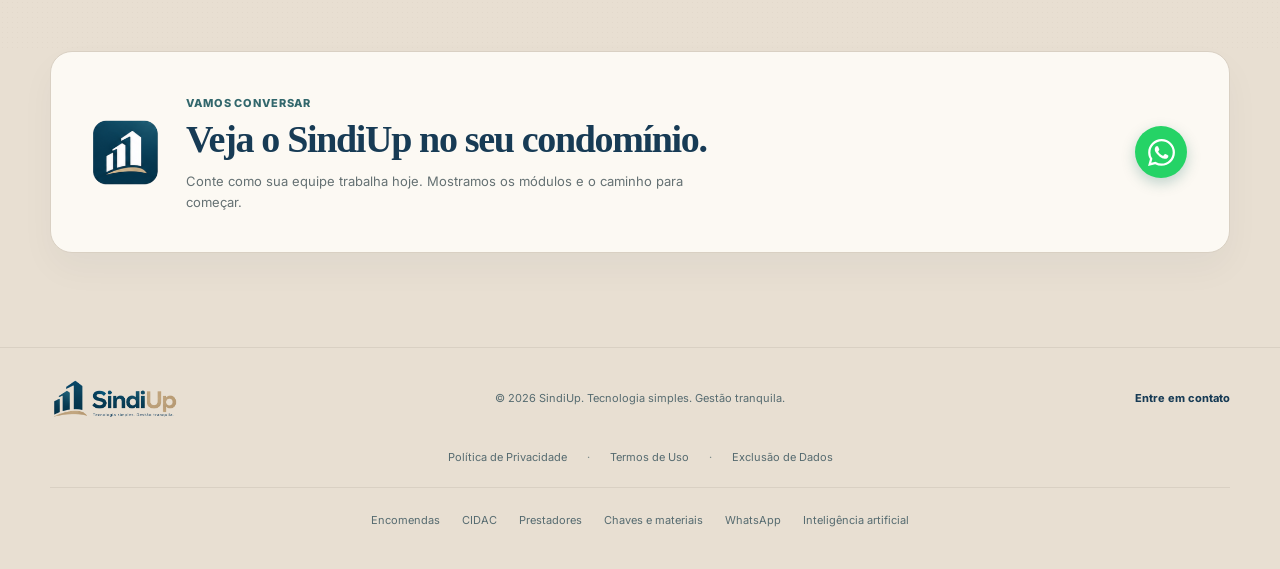
==== commit f8b0efd9: "fix(site): atualizar fotos aprovadas de prestadores e chaves" ====
--- a/chaves-e-materiais.html
+++ b/chaves-e-materiais.html
@@ -84,7 +84,7 @@
         <nav class="breadcrumbs" aria-label="Você está aqui"><a href="/">Início</a><span aria-hidden="true">/</span><span aria-current="page">Chaves e materiais</span></nav>
         <div class="detail-hero-grid">
           <div><span class="section-kicker">Módulo Chaves e materiais</span><h1>Quem retirou.<br><span>O que precisa voltar.</span></h1><p class="feature-lead">Registre a movimentação de chaves e materiais do condomínio. A equipe consulta quem está com o item e acompanha a devolução.</p><div class="feature-link"><a class="text-link" href="#detalhes">Veja como funciona <span aria-hidden="true">↗</span></a></div></div>
-          <figure class="feature-photo"><img src="assets/condominio-gestao.webp" width="1600" height="1067" alt="Consulta de informações pelo celular no hall de um condomínio" fetchpriority="high"></figure>
+          <figure class="feature-photo"><img src="assets/condominio-chaves-materiais.webp" srcset="assets/condominio-chaves-materiais-720.webp 720w, assets/condominio-chaves-materiais.webp 1350w" sizes="(max-width: 820px) calc(100vw - 36px), 520px" width="1350" height="900" alt="Porteiro entrega chaves e uma bola de vôlei a moradores, com uma raquete sobre o balcão da portaria" fetchpriority="high"></figure>
         </div>
       </div>
     </section>
